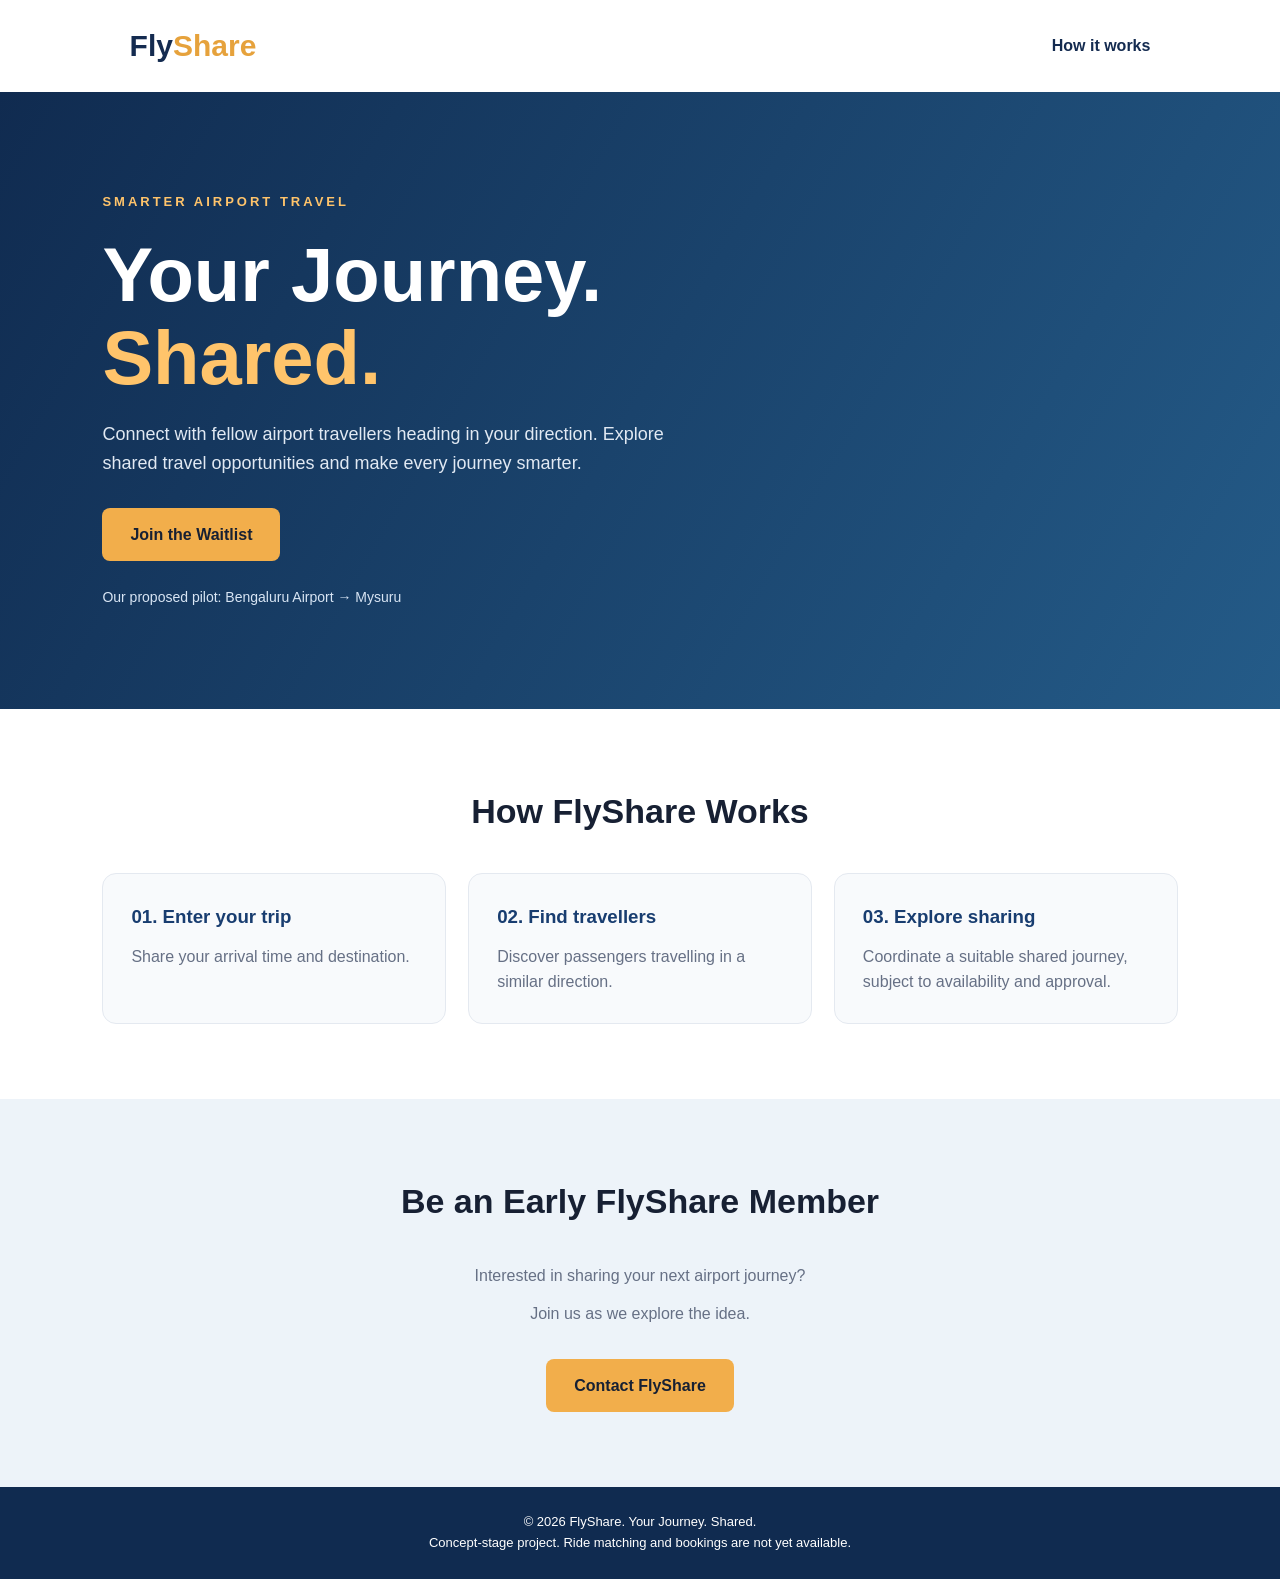
==== index.html @ 220e6daa "Add files via upload" ====
<!DOCTYPE html>
<html lang="en">
<head>
    <meta charset="UTF-8">
    <meta name="viewport" content="width=device-width, initial-scale=1.0">
    <title>FlyShare | Your Journey. Shared.</title>
    <link rel="stylesheet" href="style.css">
</head>
<body>

    <header>
        <nav class="navbar">
            <h1 class="logo">Fly<span>Share</span></h1>
            <a href="#how-it-works" class="nav-link">How it works</a>
        </nav>
    </header>

    <main>
        <section class="hero">
            <div class="hero-content">
                <p class="tagline">SMARTER AIRPORT TRAVEL</p>
                <h2>Your Journey.<br><span>Shared.</span></h2>
                <p class="description">
                    Connect with fellow airport travellers heading
                    in your direction. Explore shared travel
                    opportunities and make every journey smarter.
                </p>
                <a href="https://docs.google.com/forms/d/e/1FAIpQLSdb2fmd850tsfaKr_nmZesQnQrqavOq6PP-KcntHyxAPCEpEg/viewform"
                   target="_blank"
                   class="main-button">
                   Join the Waitlist
                </a>
                <p class="pilot">Our proposed pilot: Bengaluru Airport → Mysuru</p>
            </div>
        </section>

        <section class="how" id="how-it-works">
            <h2>How FlyShare Works</h2>
            <div class="steps">
                <div class="step">
                    <h3>01. Enter your trip</h3>
                    <p>Share your arrival time and destination.</p>
                </div>
                <div class="step">
                    <h3>02. Find travellers</h3>
                    <p>Discover passengers travelling in a similar direction.</p>
                </div>
                <div class="step">
                    <h3>03. Explore sharing</h3>
                    <p>Coordinate a suitable shared journey, subject to availability and approval.</p>
                </div>
            </div>
        </section>

        <section class="waitlist" id="waitlist">
            <h2>Be an Early FlyShare Member</h2>
            <p>Interested in sharing your next airport journey?</p>
            <p>Join us as we explore the idea.</p>
            <a href="mailto:flyshare7@gmail.com?subject=FlyShare%20Early%20Access"
               class="main-button">Contact FlyShare</a>
        </section>
    </main>

    <footer>
        <p>© 2026 FlyShare. Your Journey. Shared.</p>
        <p>Concept-stage project. Ride matching and bookings are not yet available.</p>
    </footer>

    <script src="script.js"></script>
</body>
</html>
---- style.css ----
* {
    margin: 0;
    padding: 0;
    box-sizing: border-box;
}

html {
    scroll-behavior: smooth;
}

body {
    font-family: Arial, sans-serif;
    color: #172033;
    background: #ffffff;
    line-height: 1.6;
}

.navbar {
    max-width: 1200px;
    margin: auto;
    padding: 22px 7%;
    display: flex;
    align-items: center;
    justify-content: space-between;
}

.logo {
    font-size: 30px;
    font-weight: 800;
    color: #142b50;
}

.logo span {
    color: #e6a23c;
}

.nav-link {
    text-decoration: none;
    color: #142b50;
    font-weight: bold;
}

.hero {
    min-height: 560px;
    padding: 100px 8%;
    display: flex;
    align-items: center;
    background: linear-gradient(120deg, #102b50, #245b88);
    color: white;
}

.hero-content {
    max-width: 700px;
}

.tagline {
    color: #ffc46b;
    font-size: 13px;
    font-weight: bold;
    letter-spacing: 3px;
}

.hero h2 {
    font-size: clamp(42px, 7vw, 76px);
    line-height: 1.1;
    margin: 20px 0;
}

.hero h2 span {
    color: #ffc46b;
}

.description {
    max-width: 600px;
    font-size: 18px;
    color: #e1e9f3;
    margin-bottom: 30px;
}

.main-button {
    display: inline-block;
    padding: 14px 28px;
    border-radius: 8px;
    background: #f2ae4b;
    color: #172033;
    text-decoration: none;
    font-weight: bold;
    transition: 0.2s;
}

.main-button:hover {
    background: #ffd080;
    transform: translateY(-2px);
}

.pilot {
    margin-top: 25px;
    color: #d8e5f4;
    font-size: 14px;
}

.how {
    padding: 75px 8%;
    text-align: center;
}

.how h2,
.waitlist h2 {
    font-size: 34px;
    margin-bottom: 35px;
}

.steps {
    display: grid;
    grid-template-columns: repeat(3, 1fr);
    gap: 22px;
}

.step {
    padding: 28px;
    border: 1px solid #e4e9f0;
    border-radius: 14px;
    background: #f8fafc;
    text-align: left;
}

.step h3 {
    color: #183d70;
    margin-bottom: 12px;
}

.step p {
    color: #667085;
}

.waitlist {
    padding: 75px 8%;
    text-align: center;
    background: #edf3f9;
}

.waitlist p {
    margin-bottom: 12px;
    color: #667085;
}

.waitlist .main-button {
    margin-top: 20px;
}

footer {
    padding: 25px;
    text-align: center;
    background: #102b50;
    color: white;
    font-size: 13px;
}

@media (max-width: 700px) {
    .hero {
        min-height: 480px;
        padding: 70px 7%;
    }

    .steps {
        grid-template-columns: 1fr;
    }

    .how h2,
    .waitlist h2 {
        font-size: 28px;
    }
}
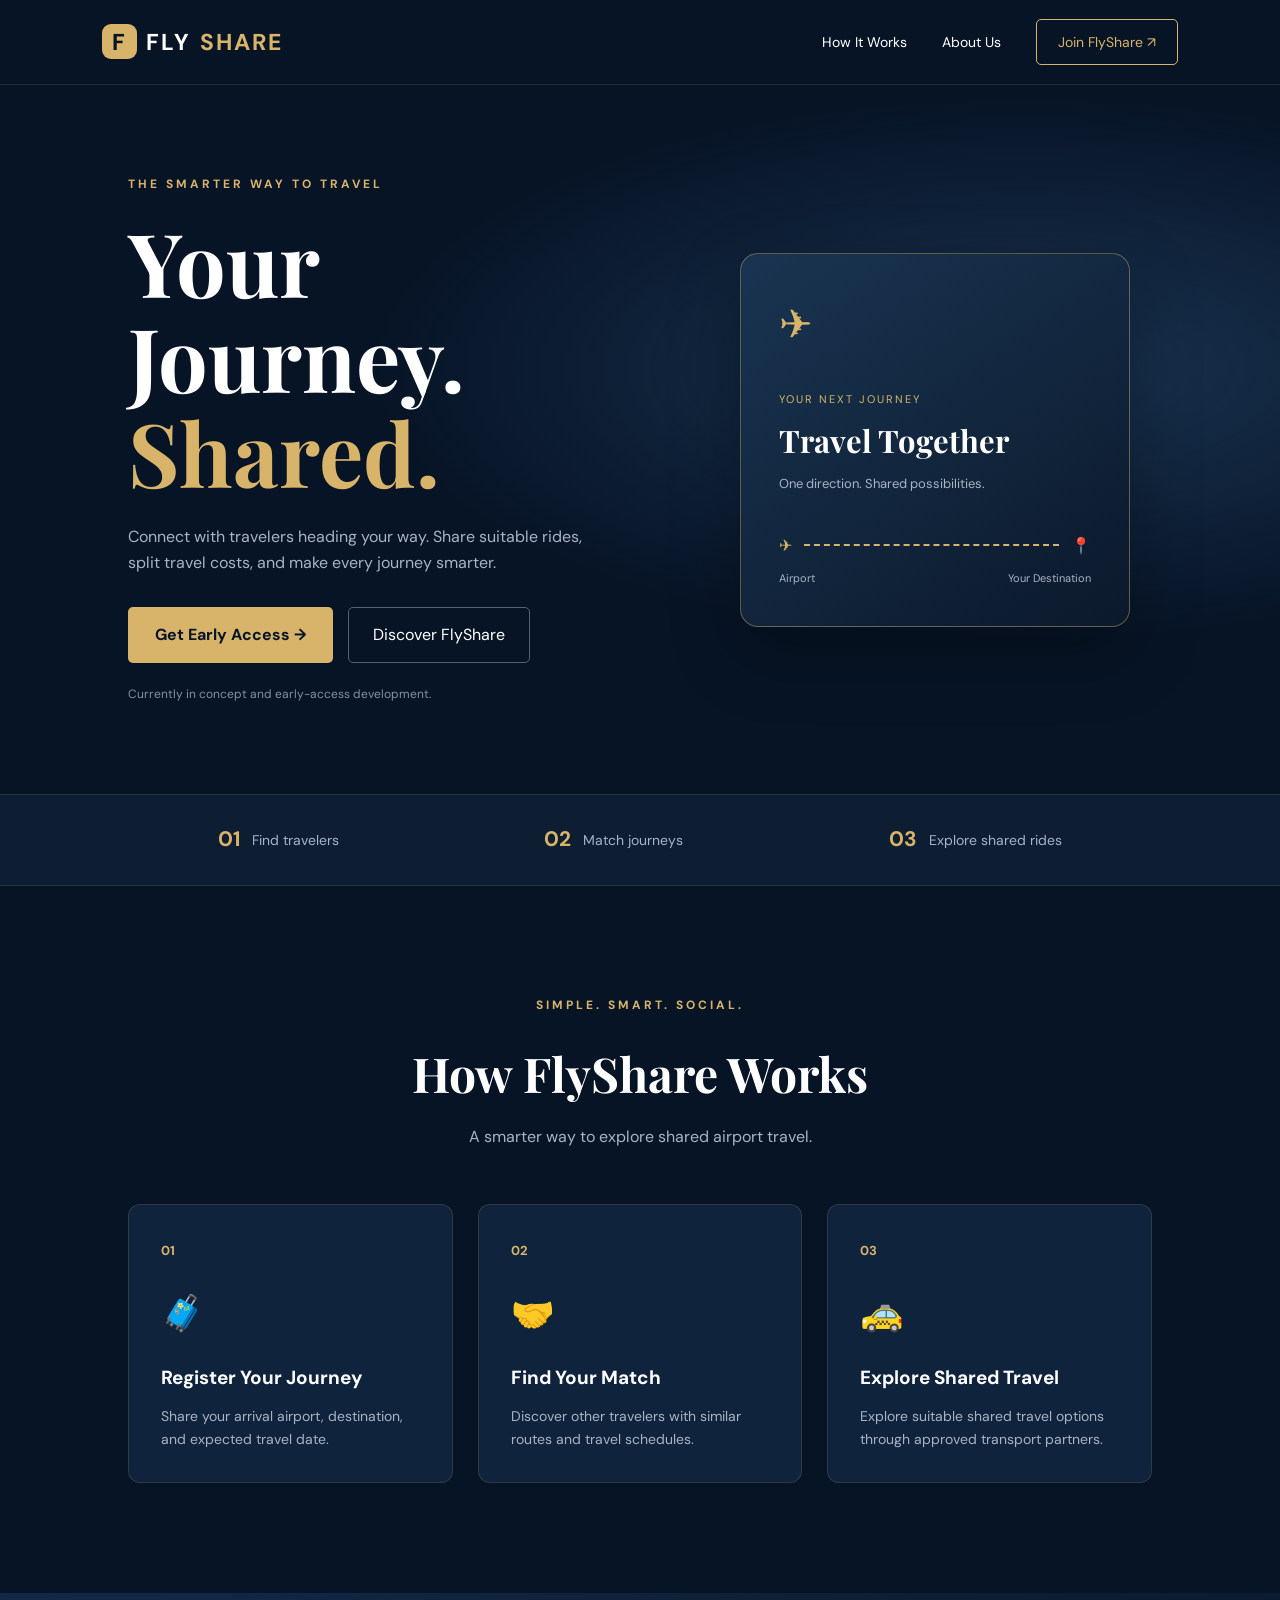
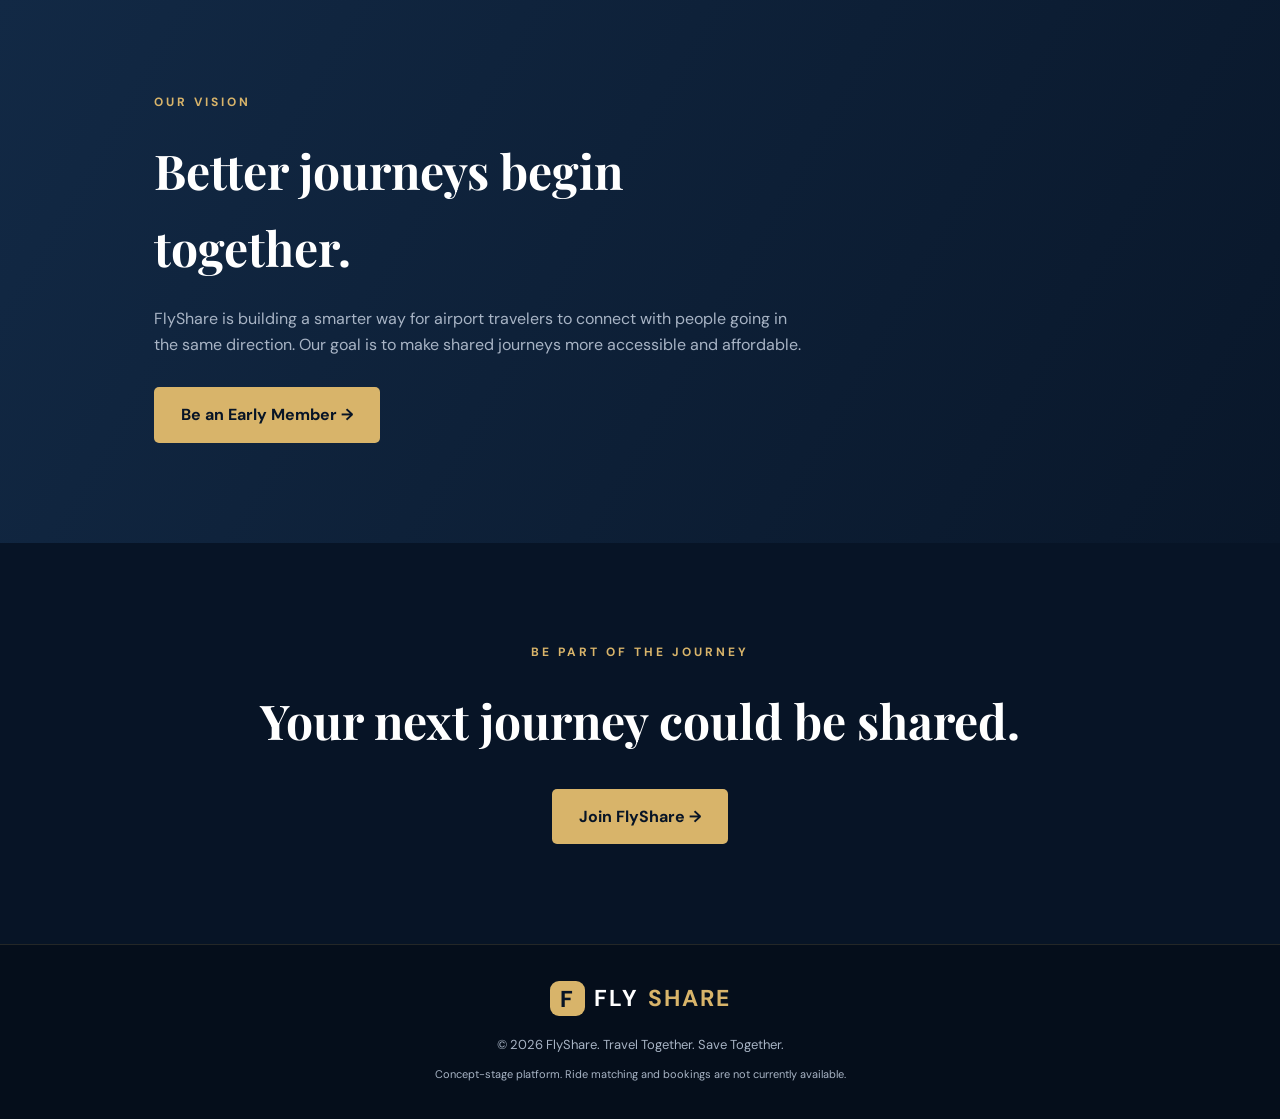
==== commit 674c0210: "Add files via upload" ====
--- a/index.html
+++ b/index.html
@@ -4,69 +4,165 @@
 <head>
     <meta charset="UTF-8">
     <meta name="viewport" content="width=device-width, initial-scale=1.0">
-    <title>FlyShare | Your Journey. Shared.</title>
+    <title>FlyShare | Travel Together. Save Together.</title>
+    <meta name="description" content="FlyShare connects airport travelers heading in similar directions to explore shared travel options.">
     <link rel="stylesheet" href="style.css">
 </head>
 <body>
 
-    <header>
-        <nav class="navbar">
-            <h1 class="logo">Fly<span>Share</span></h1>
-            <a href="#how-it-works" class="nav-link">How it works</a>
+    <header class="navbar">
+        <a href="index.html" class="logo">
+            <span class="logo-icon">F</span>
+            FLY<span>SHARE</span>
+        </a>
+
+        <nav>
+            <a href="#how-it-works">How It Works</a>
+            <a href="#about">About Us</a>
+            <a href="register.html" class="nav-button">Join FlyShare ↗</a>
         </nav>
     </header>
 
     <main>
         <section class="hero">
             <div class="hero-content">
-                <p class="tagline">SMARTER AIRPORT TRAVEL</p>
-                <h2>Your Journey.<br><span>Shared.</span></h2>
-                <p class="description">
-                    Connect with fellow airport travellers heading
-                    in your direction. Explore shared travel
-                    opportunities and make every journey smarter.
+                <p class="eyebrow">THE SMARTER WAY TO TRAVEL</p>
+
+                <h1>
+                    Your Journey.<br>
+                    <span>Shared.</span>
+                </h1>
+
+                <p class="hero-description">
+                    Connect with travelers heading your way.
+                    Share suitable rides, split travel costs,
+                    and make every journey smarter.
                 </p>
-                <a href="https://docs.google.com/forms/d/e/1FAIpQLSdb2fmd850tsfaKr_nmZesQnQrqavOq6PP-KcntHyxAPCEpEg/viewform"
-                   target="_blank"
-                   class="main-button">
-                   Join the Waitlist
-                </a>
-                <p class="pilot">Our proposed pilot: Bengaluru Airport → Mysuru</p>
+
+                <div class="hero-buttons">
+                    <a href="register.html" class="main-button">
+                        Get Early Access →
+                    </a>
+                    <a href="#how-it-works" class="secondary-button">
+                        Discover FlyShare
+                    </a>
+                </div>
+
+                <p class="hero-note">
+                    Currently in concept and early-access development.
+                </p>
             </div>
-        </section>
 
-        <section class="how" id="how-it-works">
-            <h2>How FlyShare Works</h2>
-            <div class="steps">
-                <div class="step">
-                    <h3>01. Enter your trip</h3>
-                    <p>Share your arrival time and destination.</p>
-                </div>
-                <div class="step">
-                    <h3>02. Find travellers</h3>
-                    <p>Discover passengers travelling in a similar direction.</p>
-                </div>
-                <div class="step">
-                    <h3>03. Explore sharing</h3>
-                    <p>Coordinate a suitable shared journey, subject to availability and approval.</p>
+            <div class="hero-visual">
+                <div class="visual-card">
+                    <div class="plane-icon">✈</div>
+                    <p class="visual-label">YOUR NEXT JOURNEY</p>
+                    <h3>Travel Together</h3>
+                    <p>One direction. Shared possibilities.</p>
+                    <div class="route-line">
+                        <span>✈</span>
+                        <div></div>
+                        <span>📍</span>
+                    </div>
+                    <div class="route-cities">
+                        <span>Airport</span>
+                        <span>Your Destination</span>
+                    </div>
                 </div>
             </div>
         </section>
 
-        <section class="waitlist" id="waitlist">
-            <h2>Be an Early FlyShare Member</h2>
-            <p>Interested in sharing your next airport journey?</p>
-            <p>Join us as we explore the idea.</p>
-            <a href="mailto:flyshare7@gmail.com?subject=FlyShare%20Early%20Access"
-               class="main-button">Contact FlyShare</a>
+        <section class="trust-strip">
+            <div>
+                <strong>01</strong>
+                <span>Find travelers</span>
+            </div>
+            <div>
+                <strong>02</strong>
+                <span>Match journeys</span>
+            </div>
+            <div>
+                <strong>03</strong>
+                <span>Explore shared rides</span>
+            </div>
+        </section>
+
+        <section class="how-section" id="how-it-works">
+            <p class="eyebrow">SIMPLE. SMART. SOCIAL.</p>
+            <h2>How FlyShare Works</h2>
+            <p class="section-description">
+                A smarter way to explore shared airport travel.
+            </p>
+
+            <div class="steps">
+                <article class="step-card">
+                    <span class="step-number">01</span>
+                    <div class="step-icon">🧳</div>
+                    <h3>Register Your Journey</h3>
+                    <p>
+                        Share your arrival airport, destination,
+                        and expected travel date.
+                    </p>
+                </article>
+
+                <article class="step-card">
+                    <span class="step-number">02</span>
+                    <div class="step-icon">🤝</div>
+                    <h3>Find Your Match</h3>
+                    <p>
+                        Discover other travelers with similar
+                        routes and travel schedules.
+                    </p>
+                </article>
+
+                <article class="step-card">
+                    <span class="step-number">03</span>
+                    <div class="step-icon">🚕</div>
+                    <h3>Explore Shared Travel</h3>
+                    <p>
+                        Explore suitable shared travel options
+                        through approved transport partners.
+                    </p>
+                </article>
+            </div>
+        </section>
+
+        <section class="about-section" id="about">
+            <div>
+                <p class="eyebrow">OUR VISION</p>
+                <h2>Better journeys begin together.</h2>
+                <p>
+                    FlyShare is building a smarter way for airport
+                    travelers to connect with people going in the
+                    same direction. Our goal is to make shared
+                    journeys more accessible and affordable.
+                </p>
+                <a href="register.html" class="main-button">
+                    Be an Early Member →
+                </a>
+            </div>
+        </section>
+
+        <section class="final-cta">
+            <p class="eyebrow">BE PART OF THE JOURNEY</p>
+            <h2>Your next journey could be shared.</h2>
+            <a href="register.html" class="main-button">
+                Join FlyShare →
+            </a>
         </section>
     </main>
 
     <footer>
-        <p>© 2026 FlyShare. Your Journey. Shared.</p>
-        <p>Concept-stage project. Ride matching and bookings are not yet available.</p>
+        <a href="index.html" class="logo">
+            <span class="logo-icon">F</span>
+            FLY<span>SHARE</span>
+        </a>
+        <p>© 2026 FlyShare. Travel Together. Save Together.</p>
+        <p class="footer-note">
+            Concept-stage platform. Ride matching and bookings
+            are not currently available.
+        </p>
     </footer>
 
-    <script src="script.js"></script>
 </body>
 </html>
--- a/style.css
+++ b/style.css
@@ -1,3 +1,14 @@
+
+@import url('https://fonts.googleapis.com/css2?family=DM+Sans:wght@400;500;600;700&family=Playfair+Display:wght@600;700;800&display=swap');
+
+:root {
+    --navy: #071426;
+    --navy-light: #10233d;
+    --gold: #d8b46a;
+    --gold-light: #f0d69c;
+    --white: #ffffff;
+    --muted: #a8b4c5;
+}
 
 * {
     margin: 0;
@@ -10,165 +21,412 @@
 }
 
 body {
-    font-family: Arial, sans-serif;
-    color: #172033;
-    background: #ffffff;
+    background: var(--navy);
+    color: var(--white);
+    font-family: 'DM Sans', sans-serif;
     line-height: 1.6;
 }
 
+a {
+    text-decoration: none;
+    color: inherit;
+}
+
+/* NAVIGATION */
+
 .navbar {
-    max-width: 1200px;
-    margin: auto;
-    padding: 22px 7%;
-    display: flex;
-    align-items: center;
+    height: 85px;
+    padding: 0 8%;
+    display: flex;
     justify-content: space-between;
+    align-items: center;
+    background: var(--navy);
+    border-bottom: 1px solid rgba(216,180,106,0.15);
 }
 
 .logo {
-    font-size: 30px;
+    font-size: 23px;
+    font-weight: 700;
+    letter-spacing: 2px;
+    display: flex;
+    align-items: center;
+    gap: 9px;
+}
+
+.logo span:last-child {
+    color: var(--gold);
+}
+
+.logo-icon {
+    background: var(--gold);
+    color: var(--navy);
+    width: 35px;
+    height: 35px;
+    display: grid;
+    place-items: center;
+    border-radius: 9px;
     font-weight: 800;
-    color: #142b50;
-}
-
-.logo span {
-    color: #e6a23c;
-}
-
-.nav-link {
-    text-decoration: none;
-    color: #142b50;
-    font-weight: bold;
-}
+}
+
+.navbar nav {
+    display: flex;
+    align-items: center;
+    gap: 35px;
+    font-size: 14px;
+}
+
+.navbar nav a:hover {
+    color: var(--gold);
+}
+
+.nav-button {
+    border: 1px solid var(--gold);
+    padding: 11px 21px;
+    border-radius: 5px;
+    color: var(--gold);
+}
+
+/* HERO */
 
 .hero {
-    min-height: 560px;
-    padding: 100px 8%;
-    display: flex;
-    align-items: center;
-    background: linear-gradient(120deg, #102b50, #245b88);
-    color: white;
-}
-
-.hero-content {
-    max-width: 700px;
-}
-
-.tagline {
-    color: #ffc46b;
-    font-size: 13px;
-    font-weight: bold;
+    min-height: 620px;
+    padding: 90px 10%;
+    display: grid;
+    grid-template-columns: 1.1fr 0.9fr;
+    align-items: center;
+    gap: 60px;
+    background:
+        radial-gradient(ellipse at 80% 40%, #193451 0%, transparent 45%),
+        var(--navy);
+}
+
+.eyebrow {
+    color: var(--gold);
+    font-size: 12px;
+    font-weight: 700;
     letter-spacing: 3px;
-}
-
-.hero h2 {
-    font-size: clamp(42px, 7vw, 76px);
-    line-height: 1.1;
-    margin: 20px 0;
-}
-
-.hero h2 span {
-    color: #ffc46b;
-}
-
-.description {
-    max-width: 600px;
-    font-size: 18px;
-    color: #e1e9f3;
-    margin-bottom: 30px;
+    margin-bottom: 20px;
+}
+
+.hero h1 {
+    font-family: 'Playfair Display', serif;
+    font-size: clamp(55px, 7vw, 88px);
+    line-height: 1.08;
+    margin-bottom: 25px;
+}
+
+.hero h1 span {
+    color: var(--gold);
+}
+
+.hero-description {
+    color: var(--muted);
+    max-width: 480px;
+    font-size: 16px;
+    margin-bottom: 32px;
+}
+
+.hero-buttons {
+    display: flex;
+    flex-wrap: wrap;
+    gap: 15px;
 }
 
 .main-button {
     display: inline-block;
-    padding: 14px 28px;
-    border-radius: 8px;
-    background: #f2ae4b;
-    color: #172033;
-    text-decoration: none;
-    font-weight: bold;
-    transition: 0.2s;
+    padding: 15px 27px;
+    background: var(--gold);
+    color: var(--navy);
+    font-weight: 700;
+    border-radius: 5px;
+    transition: 0.3s;
 }
 
 .main-button:hover {
-    background: #ffd080;
-    transform: translateY(-2px);
-}
-
-.pilot {
-    margin-top: 25px;
-    color: #d8e5f4;
+    background: var(--gold-light);
+    transform: translateY(-3px);
+}
+
+.secondary-button {
+    padding: 14px 24px;
+    border: 1px solid #526178;
+    border-radius: 5px;
+    color: var(--white);
+}
+
+.secondary-button:hover {
+    border-color: var(--gold);
+    color: var(--gold);
+}
+
+.hero-note {
+    color: #8290a4;
+    font-size: 12px;
+    margin-top: 22px;
+}
+
+/* HERO VISUAL */
+
+.hero-visual {
+    display: flex;
+    justify-content: center;
+    align-items: center;
+}
+
+.visual-card {
+    width: 100%;
+    max-width: 390px;
+    min-height: 330px;
+    padding: 38px;
+    border: 1px solid rgba(216,180,106,0.4);
+    border-radius: 18px;
+    background: linear-gradient(145deg, #193451, #0b192b);
+    box-shadow: 0 25px 70px rgba(0,0,0,0.3);
+}
+
+.plane-icon {
+    font-size: 40px;
+    margin-bottom: 35px;
+    color: var(--gold);
+}
+
+.visual-label {
+    font-size: 11px;
+    letter-spacing: 2px;
+    color: var(--gold);
+}
+
+.visual-card h3 {
+    font-family: 'Playfair Display', serif;
+    font-size: 31px;
+    margin: 8px 0;
+}
+
+.visual-card > p:not(.visual-label) {
+    color: var(--muted);
+    font-size: 13px;
+}
+
+.route-line {
+    display: flex;
+    align-items: center;
+    gap: 12px;
+    margin-top: 38px;
+    color: var(--gold);
+}
+
+.route-line div {
+    flex: 1;
+    border-top: 2px dashed var(--gold);
+}
+
+.route-cities {
+    display: flex;
+    justify-content: space-between;
+    font-size: 11px;
+    color: var(--muted);
+    margin-top: 12px;
+}
+
+/* TRUST STRIP */
+
+.trust-strip {
+    padding: 28px 10%;
+    display: flex;
+    justify-content: space-around;
+    flex-wrap: wrap;
+    gap: 25px;
+    background: #0d1d32;
+    border-top: 1px solid rgba(216,180,106,0.15);
+    border-bottom: 1px solid rgba(216,180,106,0.15);
+}
+
+.trust-strip div {
+    display: flex;
+    align-items: center;
+    gap: 12px;
+}
+
+.trust-strip strong {
+    color: var(--gold);
+    font-size: 21px;
+}
+
+.trust-strip span {
+    color: var(--muted);
     font-size: 14px;
 }
 
-.how {
-    padding: 75px 8%;
+/* HOW IT WORKS */
+
+.how-section {
+    padding: 110px 10%;
     text-align: center;
 }
 
-.how h2,
-.waitlist h2 {
-    font-size: 34px;
-    margin-bottom: 35px;
+.how-section h2,
+.about-section h2,
+.final-cta h2 {
+    font-family: 'Playfair Display', serif;
+    font-size: clamp(32px, 4vw, 48px);
+}
+
+.section-description {
+    color: var(--muted);
+    margin-top: 12px;
 }
 
 .steps {
     display: grid;
     grid-template-columns: repeat(3, 1fr);
-    gap: 22px;
-}
-
-.step {
-    padding: 28px;
-    border: 1px solid #e4e9f0;
-    border-radius: 14px;
-    background: #f8fafc;
+    gap: 25px;
+    margin-top: 55px;
     text-align: left;
 }
 
-.step h3 {
-    color: #183d70;
+.step-card {
+    padding: 32px;
+    background: var(--navy-light);
+    border: 1px solid rgba(216,180,106,0.16);
+    border-radius: 12px;
+    transition: 0.3s;
+}
+
+.step-card:hover {
+    transform: translateY(-7px);
+    border-color: var(--gold);
+}
+
+.step-number {
+    color: var(--gold);
+    font-weight: 700;
+    font-size: 13px;
+}
+
+.step-icon {
+    font-size: 35px;
+    margin: 22px 0;
+}
+
+.step-card h3 {
+    font-size: 19px;
     margin-bottom: 12px;
 }
 
-.step p {
-    color: #667085;
-}
-
-.waitlist {
-    padding: 75px 8%;
+.step-card p {
+    color: var(--muted);
+    font-size: 14px;
+}
+
+/* ABOUT */
+
+.about-section {
+    padding: 100px 12%;
+    background: linear-gradient(120deg, #122945, #09172a);
+}
+
+.about-section > div {
+    max-width: 650px;
+}
+
+.about-section h2 {
+    margin-bottom: 20px;
+}
+
+.about-section p:not(.eyebrow) {
+    color: var(--muted);
+    margin-bottom: 30px;
+}
+
+/* FINAL CTA */
+
+.final-cta {
     text-align: center;
-    background: #edf3f9;
-}
-
-.waitlist p {
-    margin-bottom: 12px;
-    color: #667085;
-}
-
-.waitlist .main-button {
-    margin-top: 20px;
-}
+    padding: 100px 20px;
+}
+
+.final-cta h2 {
+    margin-bottom: 30px;
+}
+
+/* FOOTER */
 
 footer {
-    padding: 25px;
+    padding: 35px 8%;
     text-align: center;
-    background: #102b50;
-    color: white;
+    background: #050e1b;
+    border-top: 1px solid rgba(216,180,106,0.15);
+}
+
+footer .logo {
+    justify-content: center;
+    margin-bottom: 18px;
+}
+
+footer p {
+    color: var(--muted);
     font-size: 13px;
 }
 
-@media (max-width: 700px) {
+.footer-note {
+    margin-top: 10px;
+    font-size: 11px;
+}
+
+/* MOBILE RESPONSIVE */
+
+@media (max-width: 768px) {
+    .navbar {
+        padding: 18px 5%;
+        height: auto;
+        flex-wrap: wrap;
+        gap: 18px;
+    }
+
+    .navbar nav {
+        gap: 15px;
+        flex-wrap: wrap;
+        font-size: 12px;
+    }
+
     .hero {
-        min-height: 480px;
-        padding: 70px 7%;
+        padding: 65px 7%;
+        grid-template-columns: 1fr;
+        gap: 45px;
+    }
+
+    .hero h1 {
+        font-size: 57px;
+    }
+
+    .hero-visual {
+        width: 100%;
     }
 
     .steps {
         grid-template-columns: 1fr;
     }
 
-    .how h2,
-    .waitlist h2 {
-        font-size: 28px;
-    }
-}
+    .trust-strip {
+        justify-content: flex-start;
+        padding: 25px 8%;
+    }
+
+    .how-section {
+        padding: 75px 7%;
+    }
+
+    .about-section {
+        padding: 75px 8%;
+    }
+
+    .hero-buttons {
+        flex-direction: column;
+        align-items: flex-start;
+    }
+
+    .main-button,
+    .secondary-button {
+        text-align: center;
+    }
+}
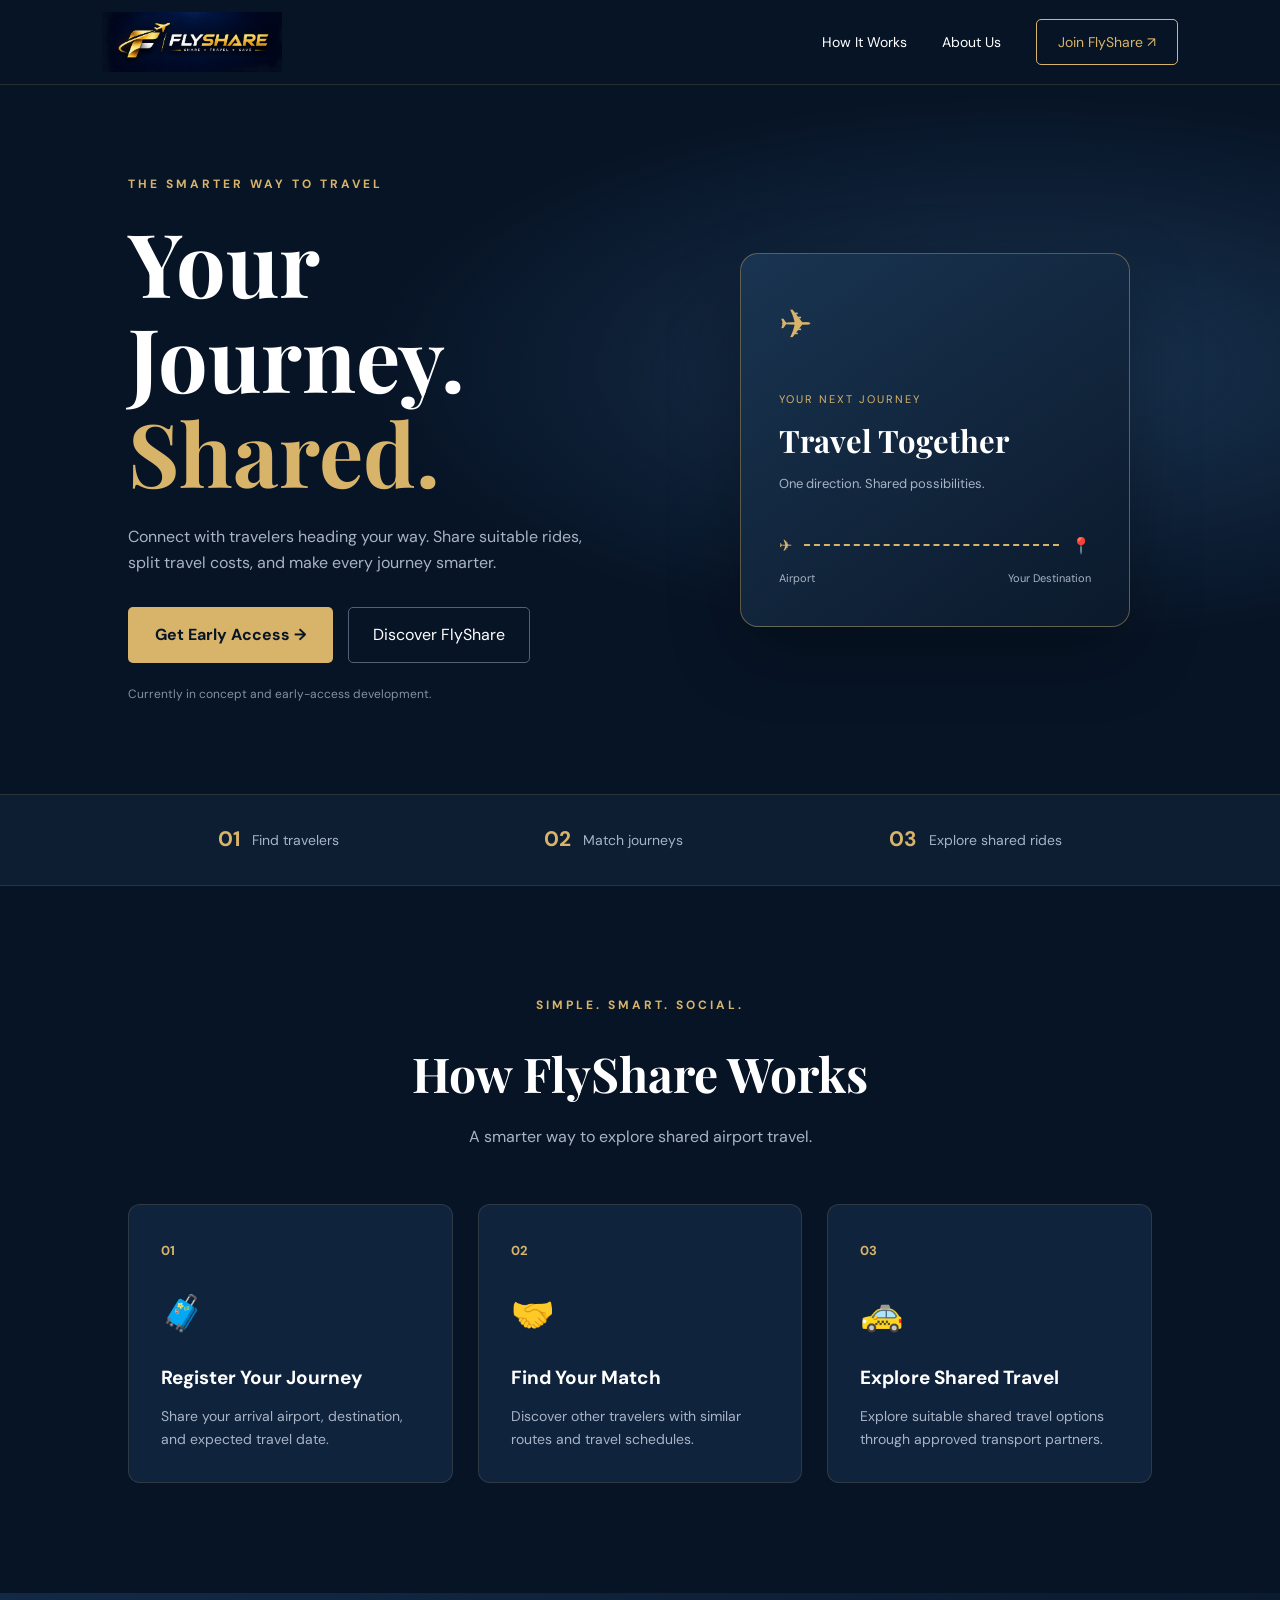
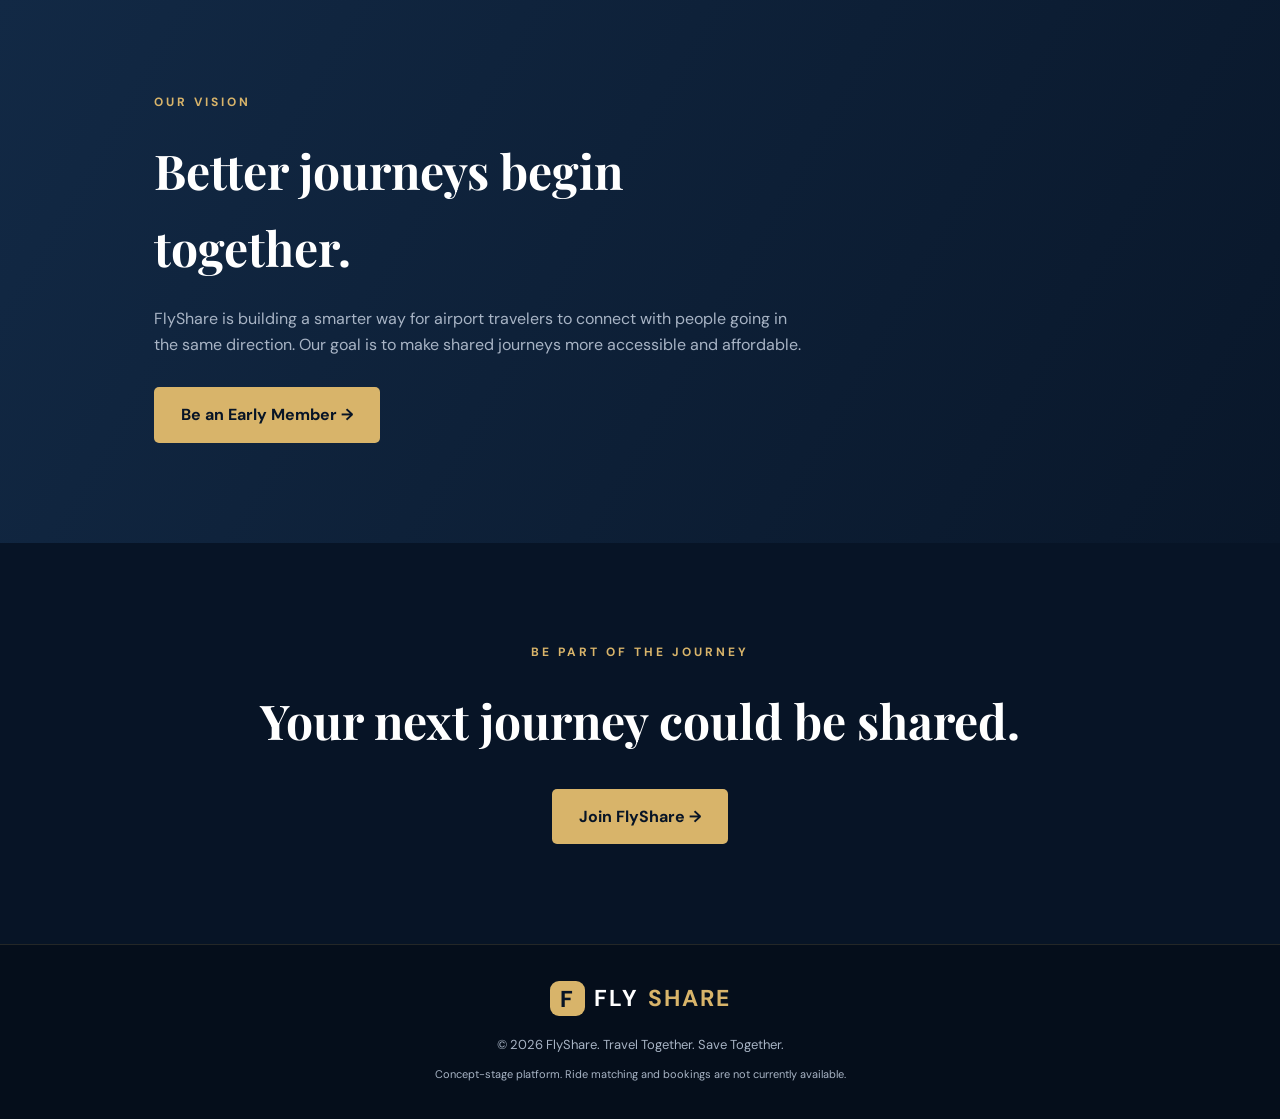
==== commit a5686c0d: "Add files via upload" ====
--- a/index.html
+++ b/index.html
@@ -11,9 +11,8 @@
 <body>
 
     <header class="navbar">
-        <a href="index.html" class="logo">
-            <span class="logo-icon">F</span>
-            FLY<span>SHARE</span>
+       <a href="index.html" class="brand-logo">
+           <img src="flyshare-logo.png" alt="FlyShare Logo">
         </a>
 
         <nav>
--- a/style.css
+++ b/style.css
@@ -430,3 +430,254 @@
         text-align: center;
     }
 }
+
+/* REGISTRATION PAGE */
+
+.registration-page {
+    padding: 70px 20px 100px;
+    background:
+        radial-gradient(ellipse at top right, #193451, transparent 45%),
+        var(--navy);
+}
+
+.registration-heading {
+    max-width: 650px;
+    margin: 0 auto 40px;
+    text-align: center;
+}
+
+.registration-heading h1 {
+    font-family: 'Playfair Display', serif;
+    font-size: clamp(36px, 5vw, 55px);
+    line-height: 1.2;
+    margin-bottom: 18px;
+}
+
+.registration-heading h1 span {
+    color: var(--gold);
+}
+
+.registration-heading > p:last-child {
+    color: var(--muted);
+}
+
+.registration-form {
+    max-width: 620px;
+    margin: auto;
+    padding: 40px;
+    background: #10233d;
+    border: 1px solid rgba(216,180,106,0.25);
+    border-radius: 16px;
+    box-shadow: 0 25px 70px rgba(0,0,0,0.25);
+}
+
+.registration-form h2 {
+    font-family: 'Playfair Display', serif;
+    font-size: 25px;
+    margin-bottom: 25px;
+}
+
+.registration-form .journey-heading {
+    margin-top: 35px;
+}
+
+.registration-form label {
+    display: block;
+    color: var(--gold-light);
+    font-size: 13px;
+    font-weight: 600;
+    margin: 20px 0 8px;
+}
+
+.registration-form input:not([type="checkbox"]),
+.registration-form select {
+    width: 100%;
+    padding: 15px;
+    background: #09182b;
+    border: 1px solid #344761;
+    border-radius: 6px;
+    color: white;
+    font-family: inherit;
+    font-size: 14px;
+    outline: none;
+}
+
+.registration-form input:focus,
+.registration-form select:focus {
+    border-color: var(--gold);
+}
+
+.registration-form input::placeholder {
+    color: #8290a4;
+}
+
+.registration-form select option {
+    background: #10233d;
+}
+
+.registration-form .consent {
+    display: flex;
+    align-items: flex-start;
+    gap: 10px;
+    color: var(--muted);
+    font-weight: 400;
+    line-height: 1.5;
+}
+
+.registration-form .consent input {
+    margin-top: 5px;
+    accent-color: var(--gold);
+}
+
+.registration-form button {
+    width: 100%;
+    border: none;
+    cursor: pointer;
+    font-family: inherit;
+    font-size: 15px;
+    margin-top: 25px;
+}
+
+.form-message {
+    text-align: center;
+    margin-top: 15px;
+    color: var(--gold-light);
+}
+
+.form-disclaimer {
+    text-align: center;
+    font-size: 11px;
+    color: #8997aa;
+    margin-top: 20px;
+    line-height: 1.6;
+}
+
+@media (max-width: 600px) {
+    .registration-page {
+        padding: 50px 15px 70px;
+    }
+
+    .registration-form {
+        padding: 25px 20px;
+    }
+
+    .registration-heading h1 {
+        font-size: 37px;
+    }
+}
+
+/* FLYSHARE ADMIN DASHBOARD */
+
+.admin-container {
+    max-width: 1200px;
+    margin: 60px auto;
+    padding: 30px;
+}
+
+.admin-heading {
+    margin-bottom: 35px;
+}
+
+.admin-heading h1 {
+    font-size: 42px;
+    margin: 12px 0;
+}
+
+.admin-heading p {
+    color: #b9c5d8;
+}
+
+.stats-grid {
+    display: grid;
+    grid-template-columns: repeat(3, 1fr);
+    gap: 22px;
+    margin: 35px 0;
+}
+
+.stat-card,
+.admin-panel {
+    background: #12243d;
+    border: 1px solid rgba(225, 183, 96, 0.25);
+    border-radius: 16px;
+    padding: 25px;
+}
+
+.stat-card p {
+    color: #b9c5d8;
+}
+
+.stat-card h2 {
+    color: #e4bd70;
+    font-size: 34px;
+}
+
+.admin-panel h2 {
+    margin-bottom: 25px;
+}
+
+#searchPassenger {
+    width: 100%;
+    padding: 15px;
+    margin-bottom: 25px;
+    background: #081629;
+    color: white;
+    border: 1px solid #52647c;
+    border-radius: 8px;
+    box-sizing: border-box;
+}
+
+.table-wrapper {
+    width: 100%;
+    overflow-x: auto;
+}
+
+.admin-panel table {
+    width: 100%;
+    border-collapse: collapse;
+    min-width: 750px;
+}
+
+.admin-panel th,
+.admin-panel td {
+    padding: 16px;
+    text-align: left;
+    border-bottom: 1px solid #30435c;
+}
+
+.admin-panel th {
+    color: #e4bd70;
+}
+
+.admin-panel td {
+    color: #e4eaf3;
+}
+
+#adminMessage {
+    color: #e4bd70;
+    margin-top: 20px;
+}
+
+@media (max-width: 700px) {
+    .stats-grid {
+        grid-template-columns: 1fr;
+    }
+
+    .admin-container {
+        padding: 18px;
+    }
+
+    .admin-heading h1 {
+        font-size: 32px;
+    }
+}
+.brand-logo {
+    display: flex;
+    align-items: center;
+    text-decoration: none;
+}
+
+.brand-logo img {
+    width: 180px;
+    height: 65px;
+    object-fit: contain;
+}
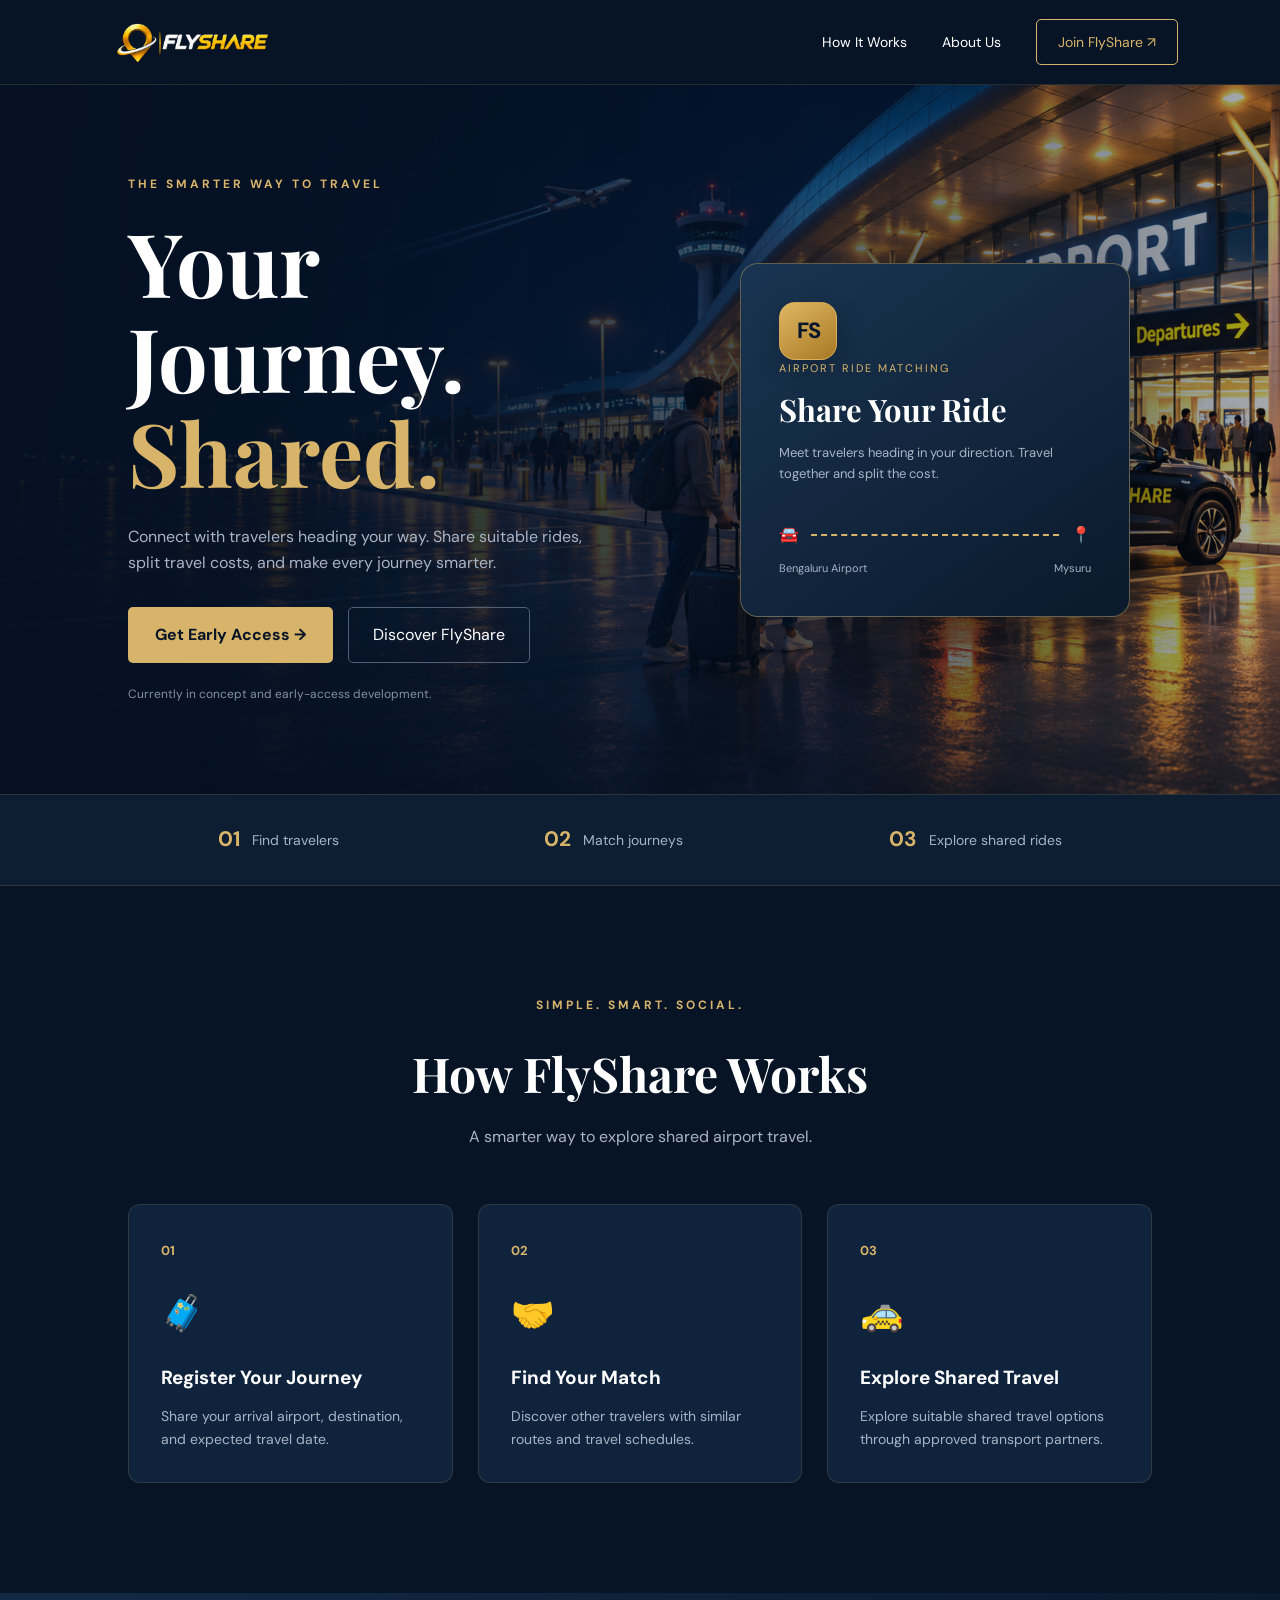
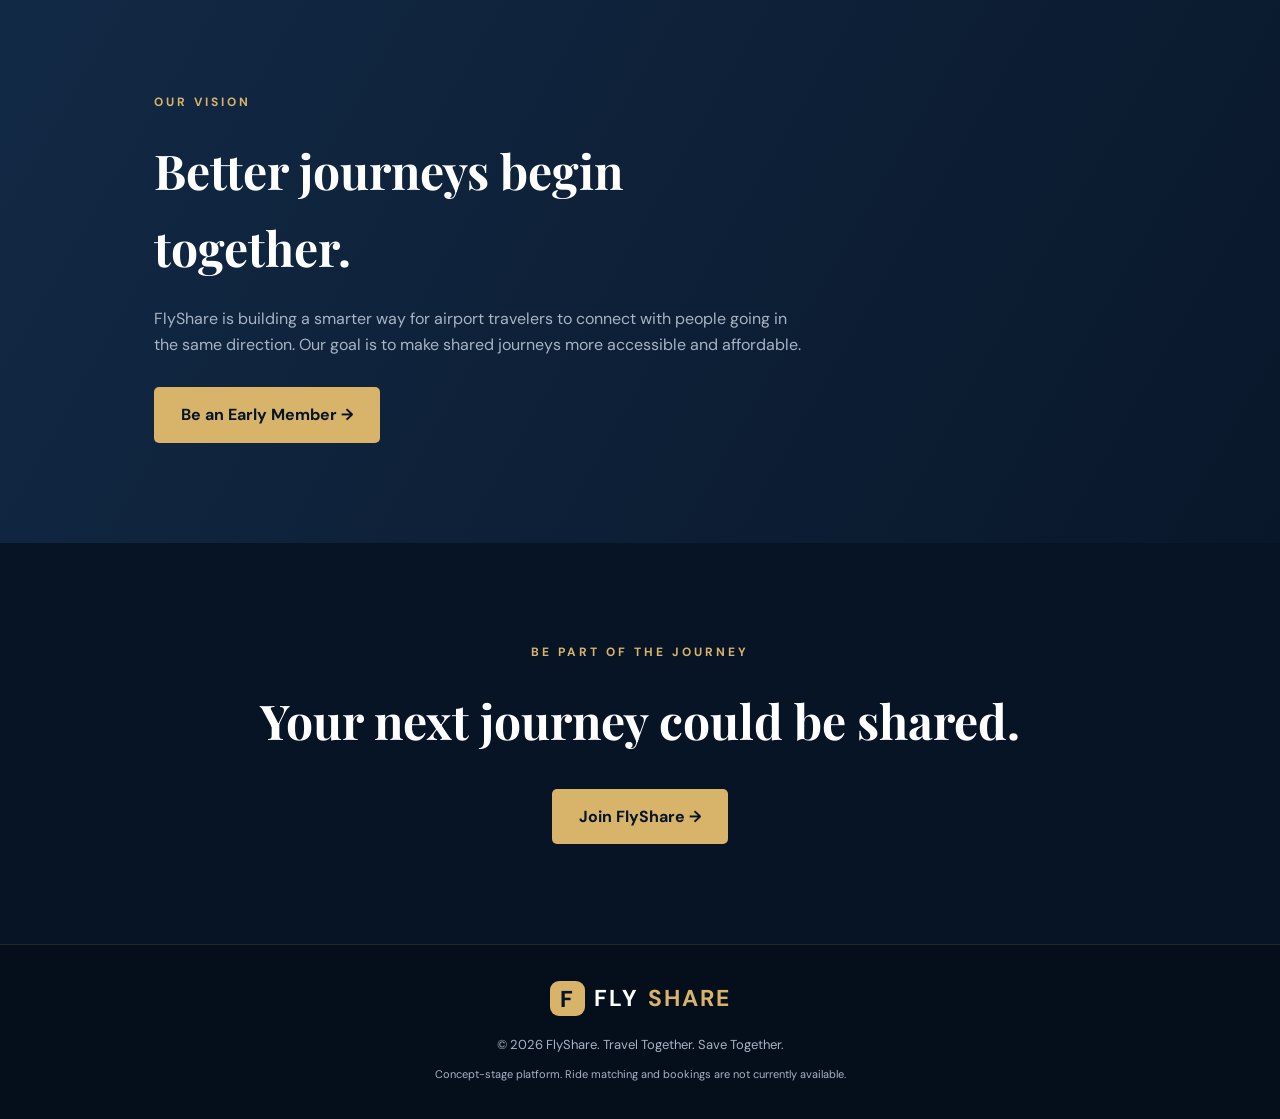
==== commit 2a061086: "Add files via upload" ====
--- a/index.html
+++ b/index.html
@@ -53,22 +53,28 @@
             </div>
 
             <div class="hero-visual">
-                <div class="visual-card">
-                    <div class="plane-icon">✈</div>
-                    <p class="visual-label">YOUR NEXT JOURNEY</p>
-                    <h3>Travel Together</h3>
-                    <p>One direction. Shared possibilities.</p>
-                    <div class="route-line">
-                        <span>✈</span>
-                        <div></div>
-                        <span>📍</span>
-                    </div>
-                    <div class="route-cities">
-                        <span>Airport</span>
-                        <span>Your Destination</span>
-                    </div>
-                </div>
-            </div>
+    <div class="visual-card">
+        <div class="ride-mark">FS</div>
+
+        <p class="visual-label">AIRPORT RIDE MATCHING</p>
+
+        <h3>Share Your Ride</h3>
+
+        <p>Meet travelers heading in your direction.
+           Travel together and split the cost.</p>
+
+        <div class="route-line">
+            <span>🚘</span>
+            <div></div>
+            <span>📍</span>
+        </div>
+
+        <div class="route-cities">
+            <span>Bengaluru Airport</span>
+            <span>Mysuru</span>
+        </div>
+    </div>
+</div>
         </section>
 
         <section class="trust-strip">
--- a/style.css
+++ b/style.css
@@ -96,8 +96,13 @@
     align-items: center;
     gap: 60px;
     background:
-        radial-gradient(ellipse at 80% 40%, #193451 0%, transparent 45%),
-        var(--navy);
+    linear-gradient(
+        90deg,
+        rgba(5, 17, 35, 0.96) 0%,
+        rgba(5, 17, 35, 0.78) 48%,
+        rgba(5, 17, 35, 0.35) 100%
+    ),
+    url("airport-bg.jpg") center / cover no-repeat;
 }
 
 .eyebrow {
@@ -680,4 +685,108 @@
     width: 180px;
     height: 65px;
     object-fit: contain;
+}
+/* FLYSHARE WEBSITE ANIMATIONS */
+
+/* Smooth page entrance */
+body {
+    animation: pageFade 0.8s ease both;
+}
+
+@keyframes pageFade {
+    from {
+        opacity: 0;
+    }
+    to {
+        opacity: 1;
+    }
+}
+
+/* Headings entrance */
+h1, h2, h3 {
+    animation: textReveal 0.9s ease both;
+}
+
+@keyframes textReveal {
+    from {
+        opacity: 0;
+        transform: translateY(25px);
+    }
+    to {
+        opacity: 1;
+        transform: translateY(0);
+    }
+}
+
+/* Paragraph entrance */
+p {
+    animation: paragraphReveal 1.1s ease both;
+}
+
+@keyframes paragraphReveal {
+    from {
+        opacity: 0;
+        transform: translateY(12px);
+    }
+    to {
+        opacity: 1;
+        transform: translateY(0);
+    }
+}
+
+/* Button hover and click */
+button, .main-button, a.button {
+    transition: all 0.25s ease;
+}
+
+button:hover, .main-button:hover, a.button:hover {
+    transform: translateY(-3px);
+    box-shadow: 0 8px 22px rgba(224, 183, 99, 0.25);
+}
+
+button:active, .main-button:active, a.button:active {
+    transform: scale(0.96);
+}
+
+/* Navigation hover */
+nav a {
+    transition: color 0.25s ease;
+}
+
+nav a:hover {
+    color: #e0b763;
+}
+
+/* Cards hover */
+.card, .feature-card, .stat-card {
+    transition: transform 0.3s ease, box-shadow 0.3s ease;
+}
+
+.card:hover, .feature-card:hover, .stat-card:hover {
+    transform: translateY(-6px);
+    box-shadow: 0 12px 28px rgba(0, 0, 0, 0.25);
+}
+
+/* Respect reduced-motion settings */
+@media (prefers-reduced-motion: reduce) {
+    *, *::before, *::after {
+        animation-duration: 0.01ms !important;
+        transition-duration: 0.01ms !important;
+    }
+}
+/* Professional FlyShare ride mark */
+.ride-mark {
+    width: 58px;
+    height: 58px;
+    display: flex;
+    align-items: center;
+    justify-content: center;
+    border: 1px solid rgba(224, 183, 99, 0.6);
+    border-radius: 16px;
+    background: linear-gradient(145deg, #e0b763, #a87924);
+    color: #07172b;
+    font-size: 22px;
+    font-weight: 800;
+    letter-spacing: -1px;
+    box-shadow: 0 8px 24px rgba(0, 0, 0, 0.2);
 }
